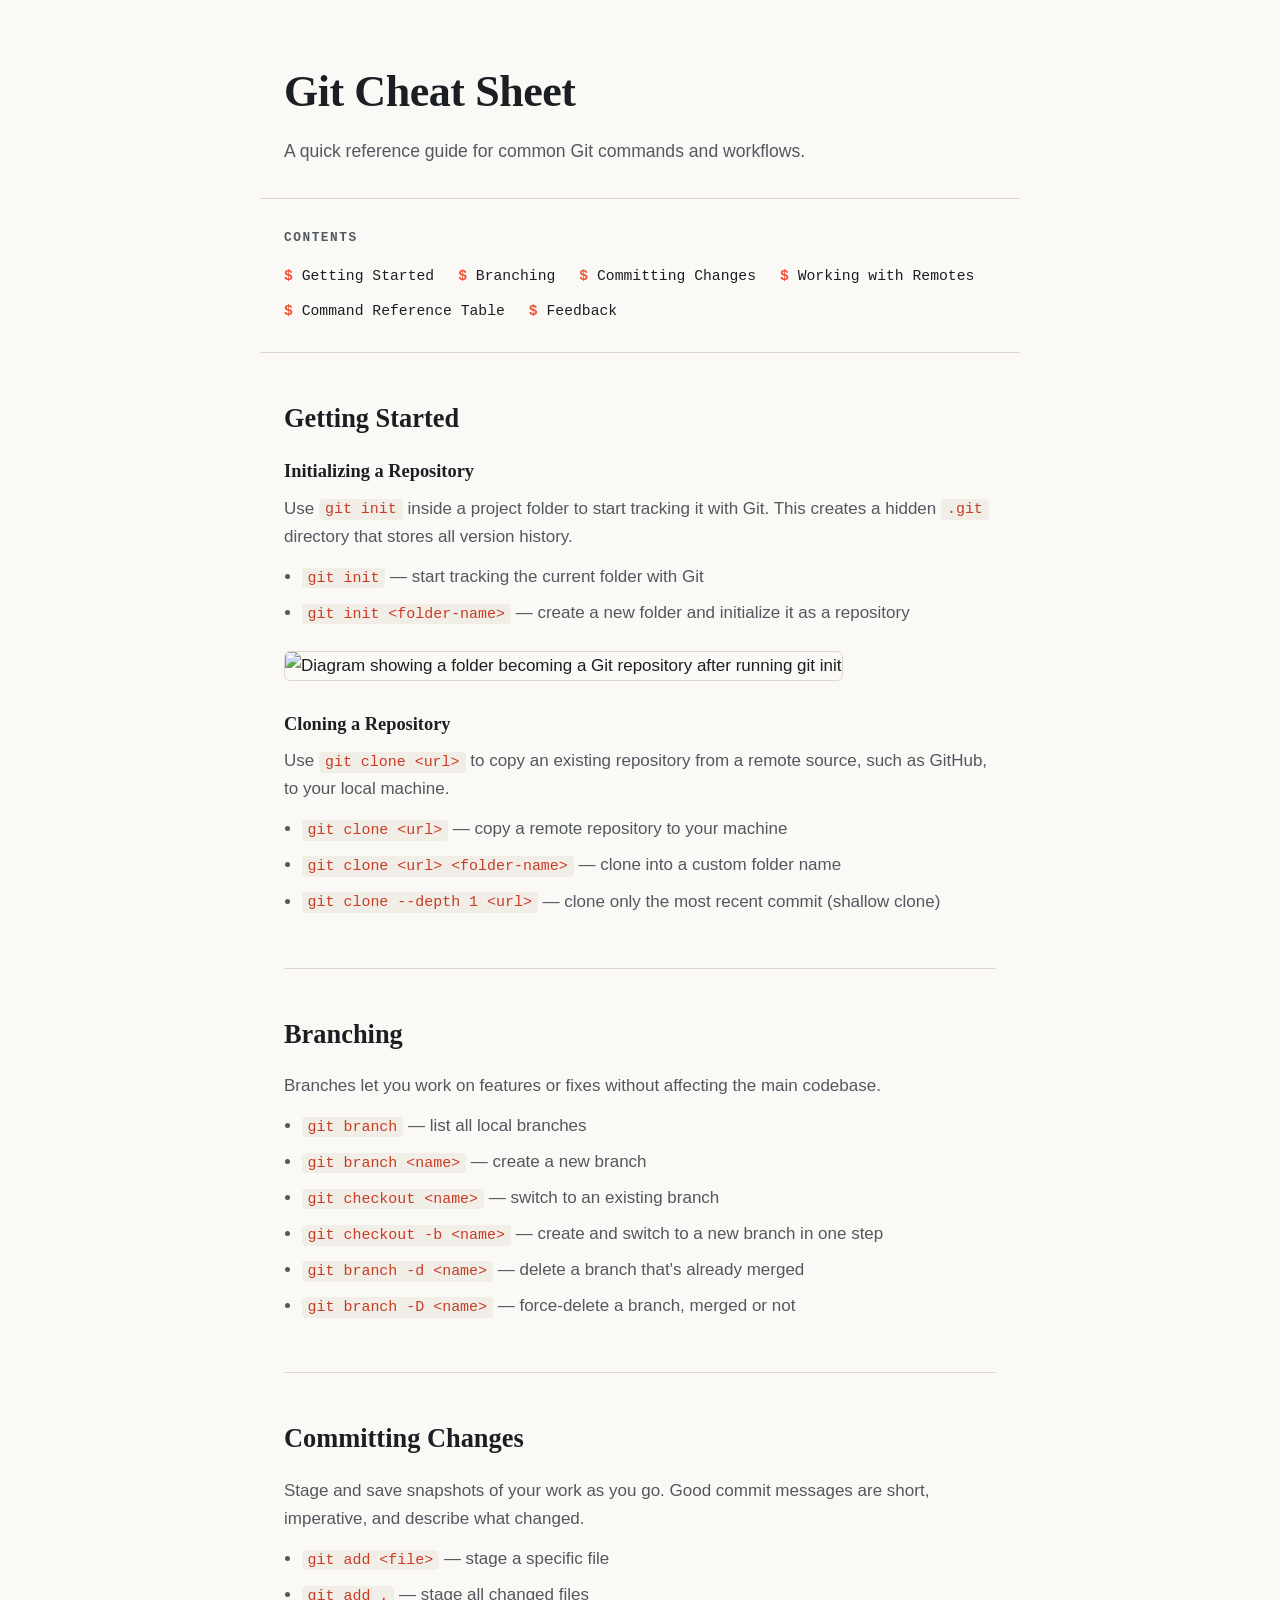
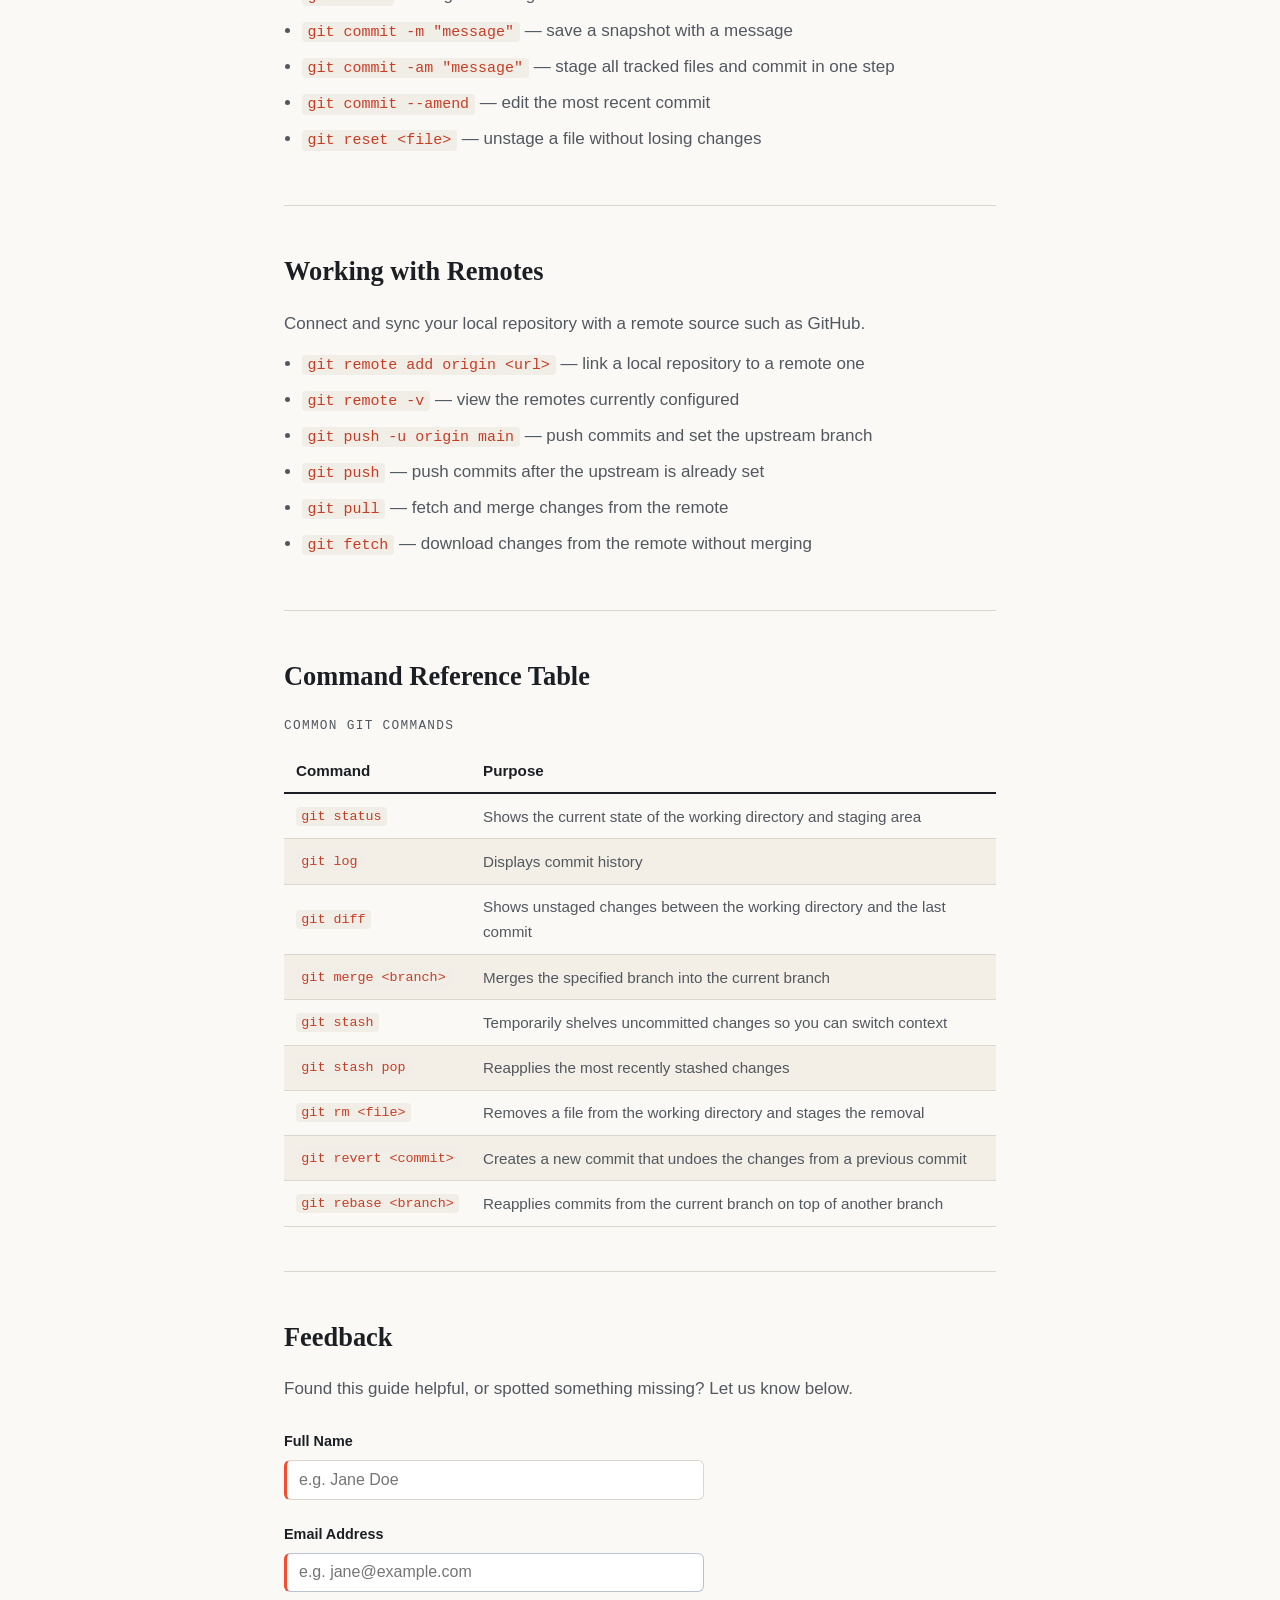
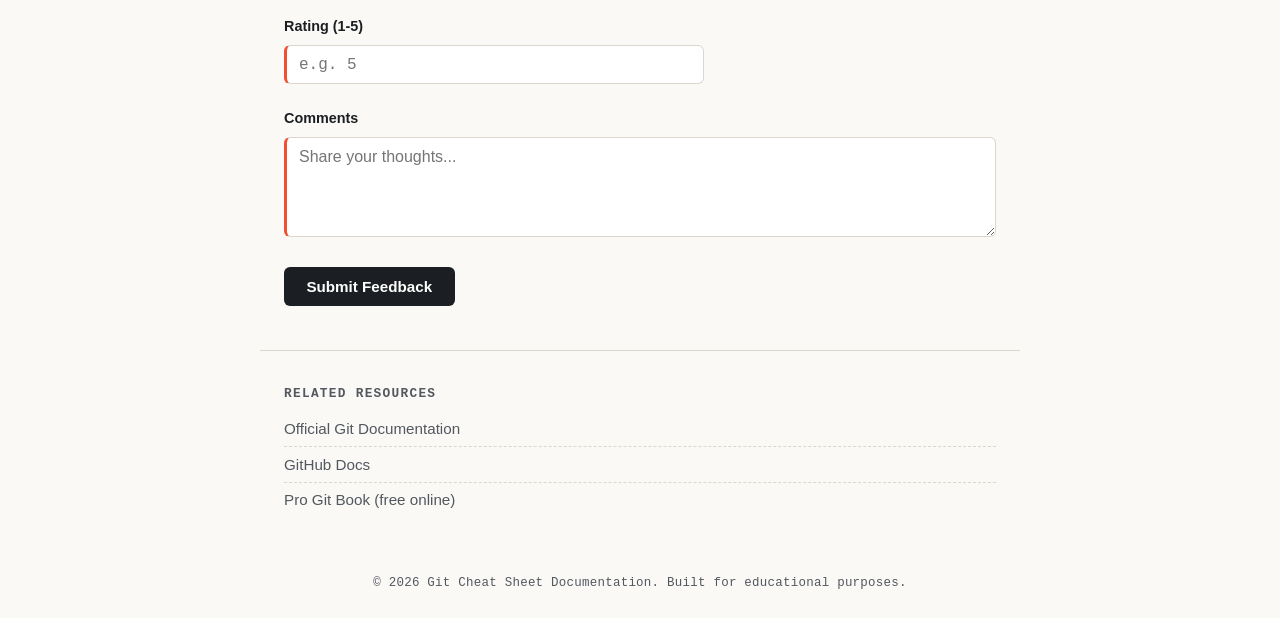
==== week3/index.html @ 4850b651 "feat: style documentation engine with CSS selectors and combinators" ====
<!DOCTYPE html>

<html lang="en">

<head>

  <meta charset="UTF-8">
  <meta name="viewport" content="width=device-width, initial-scale=1.0">
  <title>Git Cheat Sheet - Technical Documentation</title>
  <link rel="stylesheet" href="style.css">

</head>


<body>


  <header>
    <h1>Git Cheat Sheet</h1>
    <p>A quick reference guide for common Git commands and workflows.</p>
  </header>


  <nav aria-label="Table of contents">

    <h2>Contents</h2>


    <ul>
    
      <li><a href="#getting-started">Getting Started</a></li>
      <li><a href="#branching">Branching</a></li>
      <li><a href="#committing">Committing Changes</a></li>
      <li><a href="#remote">Working with Remotes</a></li>
      <li><a href="#command-table">Command Reference Table</a></li>
      <li><a href="#feedback">Feedback</a></li>
    
    </ul>


  </nav>

  <main>


    <section id="getting-started">

      <h2>Getting Started</h2>


      <article>

        <h3>Initializing a Repository</h3>
        <p>Use <code>git init</code> inside a project folder to start tracking it with Git. This creates a hidden <code>.git</code> directory that stores all version history.</p>


        <ul>

          <li><code>git init</code> &mdash; start tracking the current folder with Git</li>
          <li><code>git init &lt;folder-name&gt;</code> &mdash; create a new folder and initialize it as a repository</li>
        
        </ul>


        <img src="git-init-diagram.png" alt="Diagram showing a folder becoming a Git repository after running git init">
      
      </article>

      <article>
        <h3>Cloning a Repository</h3>
        <p>Use <code>git clone &lt;url&gt;</code> to copy an existing repository from a remote source, such as GitHub, to your local machine.</p>

        <ul>

          <li><code>git clone &lt;url&gt;</code> &mdash; copy a remote repository to your machine</li>
          <li><code>git clone &lt;url&gt; &lt;folder-name&gt;</code> &mdash; clone into a custom folder name</li>
          <li><code>git clone --depth 1 &lt;url&gt;</code> &mdash; clone only the most recent commit (shallow clone)</li>
        
        </ul>

      </article>

    </section>


    <section id="branching">

      <h2>Branching</h2>


      <article>

        <p>Branches let you work on features or fixes without affecting the main codebase.</p>


        <ul>

          <li><code>git branch</code> &mdash; list all local branches</li>
          <li><code>git branch &lt;name&gt;</code> &mdash; create a new branch</li>
          <li><code>git checkout &lt;name&gt;</code> &mdash; switch to an existing branch</li>
          <li><code>git checkout -b &lt;name&gt;</code> &mdash; create and switch to a new branch in one step</li>
          <li><code>git branch -d &lt;name&gt;</code> &mdash; delete a branch that's already merged</li>
          <li><code>git branch -D &lt;name&gt;</code> &mdash; force-delete a branch, merged or not</li>
        
        </ul>
     
      </article>
    
    </section>


   
  <section id="committing">
    
    <h2>Committing Changes</h2>


      <article>

        <p>Stage and save snapshots of your work as you go. Good commit messages are short, imperative, and describe what changed.</p>


        <ul>

          <li><code>git add &lt;file&gt;</code> &mdash; stage a specific file</li>
          <li><code>git add .</code> &mdash; stage all changed files</li>
          <li><code>git commit -m "message"</code> &mdash; save a snapshot with a message</li>
          <li><code>git commit -am "message"</code> &mdash; stage all tracked files and commit in one step</li>
          <li><code>git commit --amend</code> &mdash; edit the most recent commit</li>
          <li><code>git reset &lt;file&gt;</code> &mdash; unstage a file without losing changes</li>
        
        </ul>

      </article>

    </section>


    <section id="remote">

      <h2>Working with Remotes</h2>


      <article>

        <p>Connect and sync your local repository with a remote source such as GitHub.</p>


        <ul>
          
          <li><code>git remote add origin &lt;url&gt;</code> &mdash; link a local repository to a remote one</li>
          <li><code>git remote -v</code> &mdash; view the remotes currently configured</li>
          <li><code>git push -u origin main</code> &mdash; push commits and set the upstream branch</li>
          <li><code>git push</code> &mdash; push commits after the upstream is already set</li>
          <li><code>git pull</code> &mdash; fetch and merge changes from the remote</li>
          <li><code>git fetch</code> &mdash; download changes from the remote without merging</li>
        
        </ul>

      </article>

    </section>


    <section id="command-table">

      <h2>Command Reference Table</h2>

      <table>

        <caption>Common Git Commands</caption>

        <thead>

          <tr>

            <th scope="col">Command</th>
            <th scope="col">Purpose</th>
          </tr>

        </thead>

        <tbody>

          <tr>

            <td><code>git status</code></td>
            <td>Shows the current state of the working directory and staging area</td>

          </tr>

          <tr>

            <td><code>git log</code></td>
            <td>Displays commit history</td>

          </tr>

          <tr>

            <td><code>git diff</code></td>
            <td>Shows unstaged changes between the working directory and the last commit</td>

          </tr>
          <tr>

            <td><code>git merge &lt;branch&gt;</code></td>
            <td>Merges the specified branch into the current branch</td>
          
          </tr>

          <tr>

            <td><code>git stash</code></td>
            <td>Temporarily shelves uncommitted changes so you can switch context</td>
          
          </tr>
          
          <tr>
          
            <td><code>git stash pop</code></td>
            <td>Reapplies the most recently stashed changes</td>
          
          </tr>
          
          <tr>
          
            <td><code>git rm &lt;file&gt;</code></td>
            <td>Removes a file from the working directory and stages the removal</td>
          
          </tr>
          
          <tr>
          
            <td><code>git revert &lt;commit&gt;</code></td>
            <td>Creates a new commit that undoes the changes from a previous commit</td>
          
          </tr>
          
          <tr>
          
            <td><code>git rebase &lt;branch&gt;</code></td>
            <td>Reapplies commits from the current branch on top of another branch</td>
          
          </tr>
        
        </tbody>
      
      </table>
    
    
    </section>

    
    <section id="feedback">
    
      <h2>Feedback</h2>
    
      <article>
    
        <p>Found this guide helpful, or spotted something missing? Let us know below.</p>

    
        <form action="#" method="post">
    
          <div>
            <label for="name">Full Name</label><br>
    
            <input type="text" id="name" name="name" placeholder="e.g. Jane Doe" required minlength="2">
    
          </div>

    
          <div>
    
            <label for="email">Email Address</label><br>
    
            <input type="email" id="email" name="email" placeholder="e.g. jane@example.com" required>
    
          </div>

    
          <div>
    
            <label for="rating">Rating (1-5)</label><br>
    
            <input type="text" id="rating" name="rating" placeholder="e.g. 5" required pattern="[1-5]" title="Enter a single number from 1 to 5">
    
          </div>


          
          <div>
          
            <label for="comments">Comments</label><br>
          
            <textarea id="comments" name="comments" placeholder="Share your thoughts..." required minlength="10"></textarea>
          
          </div>


          
          <button type="submit">Submit Feedback</button>
        
        </form>
      
      
      </article>
    
    
    </section>

  
  </main>

  
  <aside>
  
    <h2>Related Resources</h2>
  
    <ul>
  
      <li>Official Git Documentation</li>
  
      <li>GitHub Docs</li>
  
      <li>Pro Git Book (free online)</li>
  
    </ul>
  
  </aside>


  
  <footer>
  
    <p>&copy; 2026 Git Cheat Sheet Documentation. Built for educational purposes.</p>
  
  </footer>



</body>

</html>
---- week3/style.css ----
:root {
  --paper: #FBF9F6;
  --ink: #1B1F23;
  --ink-soft: #52585F;
  --rule: #DCD7CE;
  --code-surface: #F1EEE7;
  --git-orange: #F14E32;
  --git-orange-dark: #C93C24;
  --terminal-green: #1F7A4C;
  --stripe: #F3EFE6;

  --font-display: "Iowan Old Style", "Palatino Linotype", Georgia, serif;
  --font-body: -apple-system, "Segoe UI", Roboto, Helvetica, Arial, sans-serif;
  --font-mono: "SFMono-Regular", Consolas, "Liberation Mono", Menlo, monospace;
}


html {
  box-sizing: border-box;
}

*, *::before, *::after {
  box-sizing: inherit;
}

body {
  margin: 0;
  background: var(--paper);
  color: var(--ink);
  font-family: var(--font-body);
  font-size: 17px;
  line-height: 1.65;
  -webkit-font-smoothing: antialiased;
}


header {
  padding: 3.5rem 1.5rem 2rem;
  max-width: 760px;
  margin: 0 auto;
  border-bottom: 1px solid var(--rule);
}

header > h1 {
  font-family: var(--font-display);
  font-weight: 600;
  font-size: 2.75rem;
  letter-spacing: -0.01em;
  margin: 0 0 0.5rem;
  color: var(--ink);
}

header > p {
  font-size: 1.1rem;
  color: var(--ink-soft);
  margin: 0;
}


nav {
  max-width: 760px;
  margin: 0 auto;
  padding: 1.75rem 1.5rem;
  border-bottom: 1px solid var(--rule);
}

nav > h2 {
  font-family: var(--font-mono);
  font-size: 0.8rem;
  text-transform: uppercase;
  letter-spacing: 0.12em;
  color: var(--ink-soft);
  font-weight: 600;
  margin: 0 0 0.85rem;
}

nav ul {
  list-style: none;
  margin: 0;
  padding: 0;
  display: flex;
  flex-wrap: wrap;
  gap: 0.4rem 1.5rem;
}

nav li:first-of-type {
  padding-left: 0;
}


nav a {
  font-family: var(--font-mono);
  font-size: 0.92rem;
  color: var(--ink);
  text-decoration: none;
  border-bottom: 1px solid transparent;
  padding-bottom: 1px;
}

nav a::before {
  content: "$ ";
  color: var(--git-orange);
  font-weight: 700;
}

nav a:hover {
  color: var(--git-orange-dark);
  border-bottom-color: var(--git-orange-dark);
}

nav a:focus {
  outline: 2px solid var(--git-orange);
  outline-offset: 3px;
  border-radius: 2px;
}

nav a:active {
  color: var(--terminal-green);
}



main {
  max-width: 760px;
  margin: 0 auto;
  padding: 0 1.5rem;
}


main > section {
  padding: 2.75rem 0;
  border-bottom: 1px solid var(--rule);
}

main > section:last-of-type {
  border-bottom: none;
}


main section h2 {
  font-family: var(--font-display);
  font-size: 1.65rem;
  font-weight: 600;
  margin: 0 0 1rem;
  color: var(--ink);
}


section > article {
  margin-bottom: 1.75rem;
}

section > article:first-of-type {
  margin-top: 0.25rem;
}

section > article:last-of-type {
  margin-bottom: 0;
}

article h3 {
  font-family: var(--font-display);
  font-size: 1.15rem;
  font-weight: 600;
  margin: 0 0 0.5rem;
  color: var(--ink);
}

main p {
  color: var(--ink-soft);
  margin: 0 0 0.75rem;
}

main code {
  font-family: var(--font-mono);
  font-size: 0.88em;
  background: var(--code-surface);
  padding: 0.15em 0.4em;
  border-radius: 4px;
  color: var(--git-orange-dark);
}

main ul {
  margin: 0.75rem 0 0;
  padding-left: 1.1rem;
}

main li {
  margin-bottom: 0.5rem;
  color: var(--ink-soft);
}

main img {
  max-width: 100%;
  border: 1px solid var(--rule);
  border-radius: 6px;
  margin-top: 1rem;
}



table {
  width: 100%;
  border-collapse: collapse;
  font-size: 0.95rem;
}

caption {
  text-align: left;
  font-family: var(--font-mono);
  font-size: 0.8rem;
  text-transform: uppercase;
  letter-spacing: 0.1em;
  color: var(--ink-soft);
  margin-bottom: 0.75rem;
}

thead th {
  text-align: left;
  font-family: var(--font-body);
  font-weight: 600;
  padding: 0.6rem 0.75rem;
  border-bottom: 2px solid var(--ink);
}

tbody td {
  padding: 0.6rem 0.75rem;
  border-bottom: 1px solid var(--rule);
  color: var(--ink-soft);
}

tbody td:first-child {
  font-family: var(--font-mono);
  color: var(--ink);
  white-space: nowrap;
}


tbody tr:nth-of-type(even) {
  background: var(--stripe);
}

tbody tr:hover {
  background: var(--code-surface);
}



form {
  margin-top: 1.5rem;
}

form > div {
  margin-bottom: 1.25rem;
}

label {
  display: inline-block;
  font-weight: 600;
  font-size: 0.9rem;
  margin-bottom: 0.4rem;
  color: var(--ink);
}


label ~ input,
label ~ textarea {
  width: 100%;
  max-width: 420px;
  font-family: var(--font-body);
  font-size: 1rem;
  padding: 0.6rem 0.75rem;
  border: 1px solid var(--rule);
  border-radius: 6px;
  background: #fff;
  color: var(--ink);
}

label ~ textarea {
  max-width: 100%;
  min-height: 100px;
  resize: vertical;
  font-family: var(--font-body);
}



input[type="email"] {
  border-color: #B9C4CF;
}

input[required],
textarea[required] {
  border-left: 3px solid var(--git-orange);
}

input[pattern] {
  font-family: var(--font-mono);
}

label ~ input:focus,
label ~ textarea:focus {
  outline: none;
  border-color: var(--git-orange);
  box-shadow: 0 0 0 3px rgba(241, 78, 50, 0.15);
}

button[type="submit"] {
  font-family: var(--font-body);
  font-weight: 600;
  font-size: 0.95rem;
  color: #fff;
  background: var(--ink);
  border: none;
  border-radius: 6px;
  padding: 0.7rem 1.4rem;
  cursor: pointer;
}

button[type="submit"]:hover {
  background: var(--git-orange-dark);
}

button[type="submit"]:focus {
  outline: 2px solid var(--git-orange);
  outline-offset: 2px;
}

button[type="submit"]:active {
  background: var(--terminal-green);
}



aside {
  max-width: 760px;
  margin: 0 auto;
  padding: 2rem 1.5rem;
  border-top: 1px solid var(--rule);
}

aside > h2 {
  font-family: var(--font-mono);
  font-size: 0.8rem;
  text-transform: uppercase;
  letter-spacing: 0.1em;
  color: var(--ink-soft);
  margin: 0 0 0.75rem;
}

aside ul {
  list-style: none;
  margin: 0;
  padding: 0;
}

aside li {
  color: var(--ink-soft);
  font-size: 0.95rem;
  padding: 0.3rem 0;
  border-bottom: 1px dashed var(--rule);
}

aside li:first-of-type {
  padding-top: 0;
}

aside li:last-of-type {
  border-bottom: none;
}



footer {
  max-width: 760px;
  margin: 0 auto;
  padding: 1.5rem;
  text-align: center;
}

footer p {
  font-family: var(--font-mono);
  font-size: 0.78rem;
  color: var(--ink-soft);
  letter-spacing: 0.02em;
  margin: 0;
}



@media (max-width: 600px) {
  header {
    padding: 2.5rem 1.25rem 1.5rem;
  }

  header > h1 {
    font-size: 2.1rem;
  }

  nav, main, aside, footer {
    padding-left: 1.25rem;
    padding-right: 1.25rem;
  }

  nav ul {
    flex-direction: column;
    gap: 0.6rem;
  }

  label ~ input,
  label ~ textarea {
    max-width: 100%;
  }
}



@media (prefers-reduced-motion: reduce) {
  * {
    transition: none !important;
    animation: none !important;
  }
}
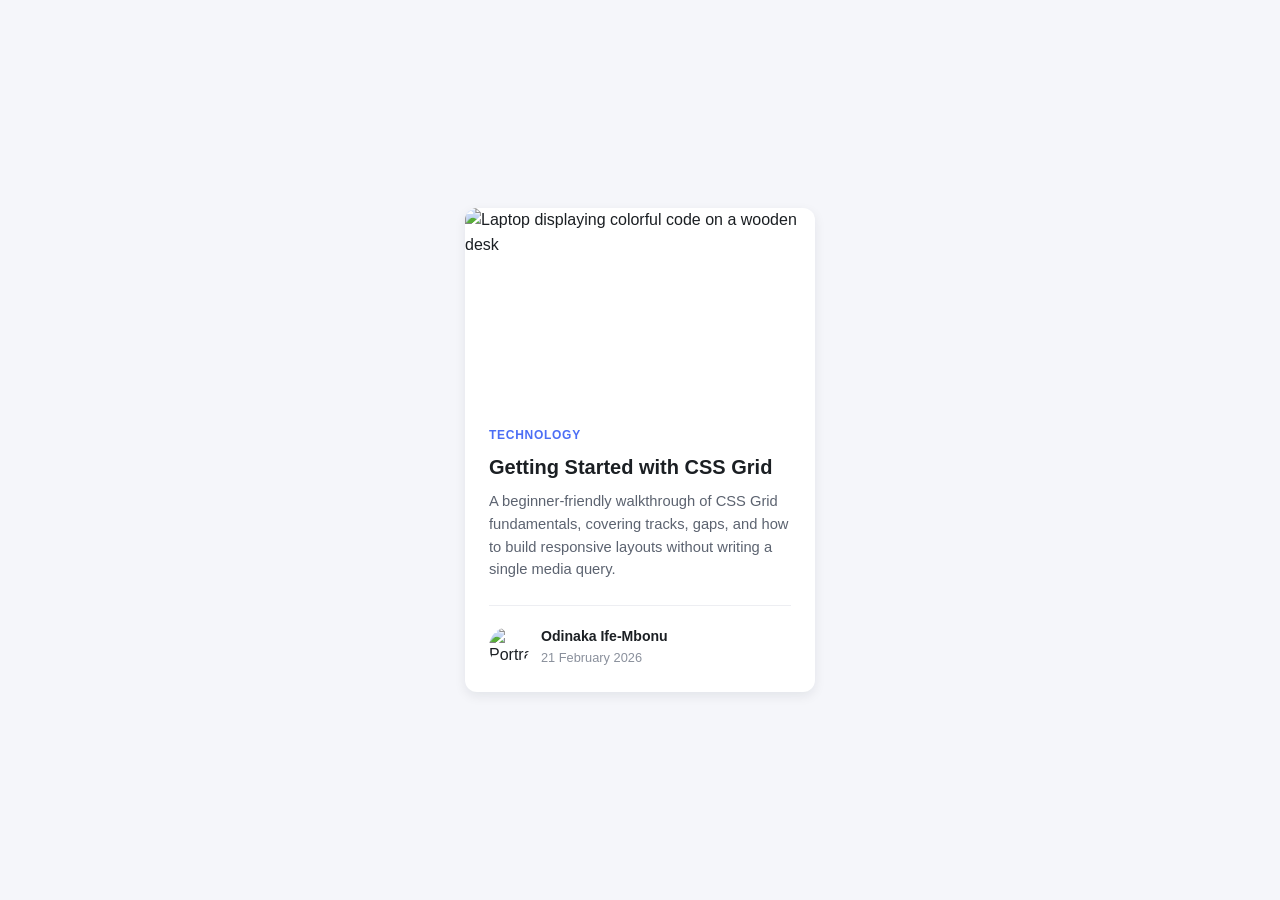
==== commit 5186d5f5: "Initial project setup" ====
--- a/week3/index.html
+++ b/week3/index.html
@@ -1,345 +1,44 @@
 <!DOCTYPE html>
-
 <html lang="en">
-
 <head>
-
   <meta charset="UTF-8">
   <meta name="viewport" content="width=device-width, initial-scale=1.0">
-  <title>Git Cheat Sheet - Technical Documentation</title>
+  <title>Minimal Blog Card</title>
   <link rel="stylesheet" href="style.css">
-
 </head>
-
-
 <body>
 
+  <main class="page">
+    <article class="card">
+      <img
+        class="card__image"
+        src="https://images.unsplash.com/photo-1499750310107-5fef28a66643?w=600&h=340&fit=crop"
+        alt="Laptop displaying colorful code on a wooden desk"
+      >
 
-  <header>
-    <h1>Git Cheat Sheet</h1>
-    <p>A quick reference guide for common Git commands and workflows.</p>
-  </header>
+      <div class="card__body">
+        <p class="card__tag">Technology</p>
+        <h2 class="card__title">Getting Started with CSS Grid</h2>
+        <p class="card__description">
+          A beginner-friendly walkthrough of CSS Grid fundamentals,
+          covering tracks, gaps, and how to build responsive layouts
+          without writing a single media query.
+        </p>
 
-
-  <nav aria-label="Table of contents">
-
-    <h2>Contents</h2>
-
-
-    <ul>
-    
-      <li><a href="#getting-started">Getting Started</a></li>
-      <li><a href="#branching">Branching</a></li>
-      <li><a href="#committing">Committing Changes</a></li>
-      <li><a href="#remote">Working with Remotes</a></li>
-      <li><a href="#command-table">Command Reference Table</a></li>
-      <li><a href="#feedback">Feedback</a></li>
-    
-    </ul>
-
-
-  </nav>
-
-  <main>
-
-
-    <section id="getting-started">
-
-      <h2>Getting Started</h2>
-
-
-      <article>
-
-        <h3>Initializing a Repository</h3>
-        <p>Use <code>git init</code> inside a project folder to start tracking it with Git. This creates a hidden <code>.git</code> directory that stores all version history.</p>
-
-
-        <ul>
-
-          <li><code>git init</code> &mdash; start tracking the current folder with Git</li>
-          <li><code>git init &lt;folder-name&gt;</code> &mdash; create a new folder and initialize it as a repository</li>
-        
-        </ul>
-
-
-        <img src="git-init-diagram.png" alt="Diagram showing a folder becoming a Git repository after running git init">
-      
-      </article>
-
-      <article>
-        <h3>Cloning a Repository</h3>
-        <p>Use <code>git clone &lt;url&gt;</code> to copy an existing repository from a remote source, such as GitHub, to your local machine.</p>
-
-        <ul>
-
-          <li><code>git clone &lt;url&gt;</code> &mdash; copy a remote repository to your machine</li>
-          <li><code>git clone &lt;url&gt; &lt;folder-name&gt;</code> &mdash; clone into a custom folder name</li>
-          <li><code>git clone --depth 1 &lt;url&gt;</code> &mdash; clone only the most recent commit (shallow clone)</li>
-        
-        </ul>
-
-      </article>
-
-    </section>
-
-
-    <section id="branching">
-
-      <h2>Branching</h2>
-
-
-      <article>
-
-        <p>Branches let you work on features or fixes without affecting the main codebase.</p>
-
-
-        <ul>
-
-          <li><code>git branch</code> &mdash; list all local branches</li>
-          <li><code>git branch &lt;name&gt;</code> &mdash; create a new branch</li>
-          <li><code>git checkout &lt;name&gt;</code> &mdash; switch to an existing branch</li>
-          <li><code>git checkout -b &lt;name&gt;</code> &mdash; create and switch to a new branch in one step</li>
-          <li><code>git branch -d &lt;name&gt;</code> &mdash; delete a branch that's already merged</li>
-          <li><code>git branch -D &lt;name&gt;</code> &mdash; force-delete a branch, merged or not</li>
-        
-        </ul>
-     
-      </article>
-    
-    </section>
-
-
-   
-  <section id="committing">
-    
-    <h2>Committing Changes</h2>
-
-
-      <article>
-
-        <p>Stage and save snapshots of your work as you go. Good commit messages are short, imperative, and describe what changed.</p>
-
-
-        <ul>
-
-          <li><code>git add &lt;file&gt;</code> &mdash; stage a specific file</li>
-          <li><code>git add .</code> &mdash; stage all changed files</li>
-          <li><code>git commit -m "message"</code> &mdash; save a snapshot with a message</li>
-          <li><code>git commit -am "message"</code> &mdash; stage all tracked files and commit in one step</li>
-          <li><code>git commit --amend</code> &mdash; edit the most recent commit</li>
-          <li><code>git reset &lt;file&gt;</code> &mdash; unstage a file without losing changes</li>
-        
-        </ul>
-
-      </article>
-
-    </section>
-
-
-    <section id="remote">
-
-      <h2>Working with Remotes</h2>
-
-
-      <article>
-
-        <p>Connect and sync your local repository with a remote source such as GitHub.</p>
-
-
-        <ul>
-          
-          <li><code>git remote add origin &lt;url&gt;</code> &mdash; link a local repository to a remote one</li>
-          <li><code>git remote -v</code> &mdash; view the remotes currently configured</li>
-          <li><code>git push -u origin main</code> &mdash; push commits and set the upstream branch</li>
-          <li><code>git push</code> &mdash; push commits after the upstream is already set</li>
-          <li><code>git pull</code> &mdash; fetch and merge changes from the remote</li>
-          <li><code>git fetch</code> &mdash; download changes from the remote without merging</li>
-        
-        </ul>
-
-      </article>
-
-    </section>
-
-
-    <section id="command-table">
-
-      <h2>Command Reference Table</h2>
-
-      <table>
-
-        <caption>Common Git Commands</caption>
-
-        <thead>
-
-          <tr>
-
-            <th scope="col">Command</th>
-            <th scope="col">Purpose</th>
-          </tr>
-
-        </thead>
-
-        <tbody>
-
-          <tr>
-
-            <td><code>git status</code></td>
-            <td>Shows the current state of the working directory and staging area</td>
-
-          </tr>
-
-          <tr>
-
-            <td><code>git log</code></td>
-            <td>Displays commit history</td>
-
-          </tr>
-
-          <tr>
-
-            <td><code>git diff</code></td>
-            <td>Shows unstaged changes between the working directory and the last commit</td>
-
-          </tr>
-          <tr>
-
-            <td><code>git merge &lt;branch&gt;</code></td>
-            <td>Merges the specified branch into the current branch</td>
-          
-          </tr>
-
-          <tr>
-
-            <td><code>git stash</code></td>
-            <td>Temporarily shelves uncommitted changes so you can switch context</td>
-          
-          </tr>
-          
-          <tr>
-          
-            <td><code>git stash pop</code></td>
-            <td>Reapplies the most recently stashed changes</td>
-          
-          </tr>
-          
-          <tr>
-          
-            <td><code>git rm &lt;file&gt;</code></td>
-            <td>Removes a file from the working directory and stages the removal</td>
-          
-          </tr>
-          
-          <tr>
-          
-            <td><code>git revert &lt;commit&gt;</code></td>
-            <td>Creates a new commit that undoes the changes from a previous commit</td>
-          
-          </tr>
-          
-          <tr>
-          
-            <td><code>git rebase &lt;branch&gt;</code></td>
-            <td>Reapplies commits from the current branch on top of another branch</td>
-          
-          </tr>
-        
-        </tbody>
-      
-      </table>
-    
-    
-    </section>
-
-    
-    <section id="feedback">
-    
-      <h2>Feedback</h2>
-    
-      <article>
-    
-        <p>Found this guide helpful, or spotted something missing? Let us know below.</p>
-
-    
-        <form action="#" method="post">
-    
-          <div>
-            <label for="name">Full Name</label><br>
-    
-            <input type="text" id="name" name="name" placeholder="e.g. Jane Doe" required minlength="2">
-    
+        <div class="card__author">
+          <img
+            class="card__avatar"
+            src="https://media.licdn.com/dms/image/v2/D4D03AQEGvFSKUyR2Qw/profile-displayphoto-shrink_200_200/B4DZb.JxknGkAs-/0/1748020698650?e=2147483647&v=beta&t=F1ycS3pXFgDSK8ueian0ur8f1srQR_fCgpLbp49P08o"
+            alt="Portrait of the article author"
+          >
+          <div class="card__author-info">
+            <span class="card__author-name">Odinaka Ife-Mbonu</span>
+            <span class="card__author-date">21 February 2026</span>
           </div>
-
-    
-          <div>
-    
-            <label for="email">Email Address</label><br>
-    
-            <input type="email" id="email" name="email" placeholder="e.g. jane@example.com" required>
-    
-          </div>
-
-    
-          <div>
-    
-            <label for="rating">Rating (1-5)</label><br>
-    
-            <input type="text" id="rating" name="rating" placeholder="e.g. 5" required pattern="[1-5]" title="Enter a single number from 1 to 5">
-    
-          </div>
-
-
-          
-          <div>
-          
-            <label for="comments">Comments</label><br>
-          
-            <textarea id="comments" name="comments" placeholder="Share your thoughts..." required minlength="10"></textarea>
-          
-          </div>
-
-
-          
-          <button type="submit">Submit Feedback</button>
-        
-        </form>
-      
-      
-      </article>
-    
-    
-    </section>
-
-  
+        </div>
+      </div>
+    </article>
   </main>
 
-  
-  <aside>
-  
-    <h2>Related Resources</h2>
-  
-    <ul>
-  
-      <li>Official Git Documentation</li>
-  
-      <li>GitHub Docs</li>
-  
-      <li>Pro Git Book (free online)</li>
-  
-    </ul>
-  
-  </aside>
-
-
-  
-  <footer>
-  
-    <p>&copy; 2026 Git Cheat Sheet Documentation. Built for educational purposes.</p>
-  
-  </footer>
-
-
-
 </body>
-
-</html>+</html>
--- a/week3/style.css
+++ b/week3/style.css
@@ -1,423 +1,119 @@
-:root {
-  --paper: #FBF9F6;
-  --ink: #1B1F23;
-  --ink-soft: #52585F;
-  --rule: #DCD7CE;
-  --code-surface: #F1EEE7;
-  --git-orange: #F14E32;
-  --git-orange-dark: #C93C24;
-  --terminal-green: #1F7A4C;
-  --stripe: #F3EFE6;
 
-  --font-display: "Iowan Old Style", "Palatino Linotype", Georgia, serif;
-  --font-body: -apple-system, "Segoe UI", Roboto, Helvetica, Arial, sans-serif;
-  --font-mono: "SFMono-Regular", Consolas, "Liberation Mono", Menlo, monospace;
-}
-
-
-html {
+*,
+*::before,
+*::after {
   box-sizing: border-box;
-}
-
-*, *::before, *::after {
-  box-sizing: inherit;
-}
-
-body {
-  margin: 0;
-  background: var(--paper);
-  color: var(--ink);
-  font-family: var(--font-body);
-  font-size: 17px;
-  line-height: 1.65;
-  -webkit-font-smoothing: antialiased;
-}
-
-
-header {
-  padding: 3.5rem 1.5rem 2rem;
-  max-width: 760px;
-  margin: 0 auto;
-  border-bottom: 1px solid var(--rule);
-}
-
-header > h1 {
-  font-family: var(--font-display);
-  font-weight: 600;
-  font-size: 2.75rem;
-  letter-spacing: -0.01em;
-  margin: 0 0 0.5rem;
-  color: var(--ink);
-}
-
-header > p {
-  font-size: 1.1rem;
-  color: var(--ink-soft);
-  margin: 0;
-}
-
-
-nav {
-  max-width: 760px;
-  margin: 0 auto;
-  padding: 1.75rem 1.5rem;
-  border-bottom: 1px solid var(--rule);
-}
-
-nav > h2 {
-  font-family: var(--font-mono);
-  font-size: 0.8rem;
-  text-transform: uppercase;
-  letter-spacing: 0.12em;
-  color: var(--ink-soft);
-  font-weight: 600;
-  margin: 0 0 0.85rem;
-}
-
-nav ul {
-  list-style: none;
-  margin: 0;
-  padding: 0;
-  display: flex;
-  flex-wrap: wrap;
-  gap: 0.4rem 1.5rem;
-}
-
-nav li:first-of-type {
-  padding-left: 0;
-}
-
-
-nav a {
-  font-family: var(--font-mono);
-  font-size: 0.92rem;
-  color: var(--ink);
-  text-decoration: none;
-  border-bottom: 1px solid transparent;
-  padding-bottom: 1px;
-}
-
-nav a::before {
-  content: "$ ";
-  color: var(--git-orange);
-  font-weight: 700;
-}
-
-nav a:hover {
-  color: var(--git-orange-dark);
-  border-bottom-color: var(--git-orange-dark);
-}
-
-nav a:focus {
-  outline: 2px solid var(--git-orange);
-  outline-offset: 3px;
-  border-radius: 2px;
-}
-
-nav a:active {
-  color: var(--terminal-green);
-}
-
-
-
-main {
-  max-width: 760px;
-  margin: 0 auto;
-  padding: 0 1.5rem;
-}
-
-
-main > section {
-  padding: 2.75rem 0;
-  border-bottom: 1px solid var(--rule);
-}
-
-main > section:last-of-type {
-  border-bottom: none;
-}
-
-
-main section h2 {
-  font-family: var(--font-display);
-  font-size: 1.65rem;
-  font-weight: 600;
-  margin: 0 0 1rem;
-  color: var(--ink);
-}
-
-
-section > article {
-  margin-bottom: 1.75rem;
-}
-
-section > article:first-of-type {
-  margin-top: 0.25rem;
-}
-
-section > article:last-of-type {
-  margin-bottom: 0;
-}
-
-article h3 {
-  font-family: var(--font-display);
-  font-size: 1.15rem;
-  font-weight: 600;
-  margin: 0 0 0.5rem;
-  color: var(--ink);
-}
-
-main p {
-  color: var(--ink-soft);
-  margin: 0 0 0.75rem;
-}
-
-main code {
-  font-family: var(--font-mono);
-  font-size: 0.88em;
-  background: var(--code-surface);
-  padding: 0.15em 0.4em;
-  border-radius: 4px;
-  color: var(--git-orange-dark);
-}
-
-main ul {
-  margin: 0.75rem 0 0;
-  padding-left: 1.1rem;
-}
-
-main li {
-  margin-bottom: 0.5rem;
-  color: var(--ink-soft);
-}
-
-main img {
-  max-width: 100%;
-  border: 1px solid var(--rule);
-  border-radius: 6px;
-  margin-top: 1rem;
-}
-
-
-
-table {
-  width: 100%;
-  border-collapse: collapse;
-  font-size: 0.95rem;
-}
-
-caption {
-  text-align: left;
-  font-family: var(--font-mono);
-  font-size: 0.8rem;
-  text-transform: uppercase;
-  letter-spacing: 0.1em;
-  color: var(--ink-soft);
-  margin-bottom: 0.75rem;
-}
-
-thead th {
-  text-align: left;
-  font-family: var(--font-body);
-  font-weight: 600;
-  padding: 0.6rem 0.75rem;
-  border-bottom: 2px solid var(--ink);
-}
-
-tbody td {
-  padding: 0.6rem 0.75rem;
-  border-bottom: 1px solid var(--rule);
-  color: var(--ink-soft);
-}
-
-tbody td:first-child {
-  font-family: var(--font-mono);
-  color: var(--ink);
-  white-space: nowrap;
-}
-
-
-tbody tr:nth-of-type(even) {
-  background: var(--stripe);
-}
-
-tbody tr:hover {
-  background: var(--code-surface);
-}
-
-
-
-form {
-  margin-top: 1.5rem;
-}
-
-form > div {
-  margin-bottom: 1.25rem;
-}
-
-label {
-  display: inline-block;
-  font-weight: 600;
-  font-size: 0.9rem;
-  margin-bottom: 0.4rem;
-  color: var(--ink);
-}
-
-
-label ~ input,
-label ~ textarea {
-  width: 100%;
-  max-width: 420px;
-  font-family: var(--font-body);
-  font-size: 1rem;
-  padding: 0.6rem 0.75rem;
-  border: 1px solid var(--rule);
-  border-radius: 6px;
-  background: #fff;
-  color: var(--ink);
-}
-
-label ~ textarea {
-  max-width: 100%;
-  min-height: 100px;
-  resize: vertical;
-  font-family: var(--font-body);
-}
-
-
-
-input[type="email"] {
-  border-color: #B9C4CF;
-}
-
-input[required],
-textarea[required] {
-  border-left: 3px solid var(--git-orange);
-}
-
-input[pattern] {
-  font-family: var(--font-mono);
-}
-
-label ~ input:focus,
-label ~ textarea:focus {
-  outline: none;
-  border-color: var(--git-orange);
-  box-shadow: 0 0 0 3px rgba(241, 78, 50, 0.15);
-}
-
-button[type="submit"] {
-  font-family: var(--font-body);
-  font-weight: 600;
-  font-size: 0.95rem;
-  color: #fff;
-  background: var(--ink);
-  border: none;
-  border-radius: 6px;
-  padding: 0.7rem 1.4rem;
-  cursor: pointer;
-}
-
-button[type="submit"]:hover {
-  background: var(--git-orange-dark);
-}
-
-button[type="submit"]:focus {
-  outline: 2px solid var(--git-orange);
-  outline-offset: 2px;
-}
-
-button[type="submit"]:active {
-  background: var(--terminal-green);
-}
-
-
-
-aside {
-  max-width: 760px;
-  margin: 0 auto;
-  padding: 2rem 1.5rem;
-  border-top: 1px solid var(--rule);
-}
-
-aside > h2 {
-  font-family: var(--font-mono);
-  font-size: 0.8rem;
-  text-transform: uppercase;
-  letter-spacing: 0.1em;
-  color: var(--ink-soft);
-  margin: 0 0 0.75rem;
-}
-
-aside ul {
-  list-style: none;
   margin: 0;
   padding: 0;
 }
 
-aside li {
-  color: var(--ink-soft);
-  font-size: 0.95rem;
-  padding: 0.3rem 0;
-  border-bottom: 1px dashed var(--rule);
+body {
+  font-family: -apple-system, "Segoe UI", Roboto, Helvetica, Arial, sans-serif;
+  background: #F5F6FA;
+  color: #1B1F23;
+  line-height: 1.55;
 }
 
-aside li:first-of-type {
-  padding-top: 0;
-}
-
-aside li:last-of-type {
-  border-bottom: none;
+.page {
+  min-height: 100vh;
+  display: flex;
+  align-items: center;
+  justify-content: center;
+  padding: 2rem 1rem;
 }
 
 
-
-footer {
-  max-width: 760px;
-  margin: 0 auto;
-  padding: 1.5rem;
-  text-align: center;
+.card {
+  width: 100%;
+  max-width: 350px;
+  background: #FFFFFF;
+  border-radius: 12px;
+  overflow: hidden;
+  box-shadow: 0 4px 12px rgba(15, 23, 42, 0.08);
+  transition: box-shadow 0.25s ease, transform 0.25s ease;
 }
 
-footer p {
-  font-family: var(--font-mono);
-  font-size: 0.78rem;
-  color: var(--ink-soft);
-  letter-spacing: 0.02em;
-  margin: 0;
+.card:hover {
+  box-shadow: 0 10px 24px rgba(15, 23, 42, 0.14);
+  transform: translateY(-4px);
+}
+
+.card__image {
+  display: block;
+  width: 100%;
+  max-width: 100%;
+  height: 190px;
+  object-fit: cover;
+}
+
+.card__body {
+  padding: 1.5rem;
+}
+
+.card__tag {
+  display: inline-block;
+  font-size: 0.75rem;
+  font-weight: 600;
+  text-transform: uppercase;
+  letter-spacing: 0.06em;
+  color: #4C6EF5;
+  margin-bottom: 0.6rem;
+}
+
+.card__title {
+  font-size: 1.25rem;
+  font-weight: 700;
+  line-height: 1.3;
+  margin-bottom: 0.6rem;
+  color: #1B1F23;
+}
+
+.card__description {
+  font-size: 0.92rem;
+  color: #5C6370;
+  margin-bottom: 1.5rem;
 }
 
 
+.card__author {
+  display: flex;
+  align-items: center;
+  gap: 0.75rem;
+  border-top: 1px solid #EDEEF2;
+  padding-top: 1.25rem;
+}
 
-@media (max-width: 600px) {
-  header {
-    padding: 2.5rem 1.25rem 1.5rem;
-  }
+.card__avatar {
+  width: 40px;
+  height: 40px;
+  border-radius: 50%;
+  object-fit: cover;
+  flex-shrink: 0;
+}
 
-  header > h1 {
-    font-size: 2.1rem;
-  }
+.card__author-info {
+  display: flex;
+  flex-direction: column;
+}
 
-  nav, main, aside, footer {
-    padding-left: 1.25rem;
-    padding-right: 1.25rem;
-  }
+.card__author-name {
+  font-size: 0.88rem;
+  font-weight: 600;
+  color: #1B1F23;
+}
 
-  nav ul {
-    flex-direction: column;
-    gap: 0.6rem;
-  }
-
-  label ~ input,
-  label ~ textarea {
-    max-width: 100%;
-  }
+.card__author-date {
+  font-size: 0.8rem;
+  color: #8A909C;
 }
 
 
+@media (max-width: 400px) {
+  .card {
+    max-width: 100%;
+  }
 
-@media (prefers-reduced-motion: reduce) {
-  * {
-    transition: none !important;
-    animation: none !important;
+  .card__image {
+    height: 160px;
   }
 }
